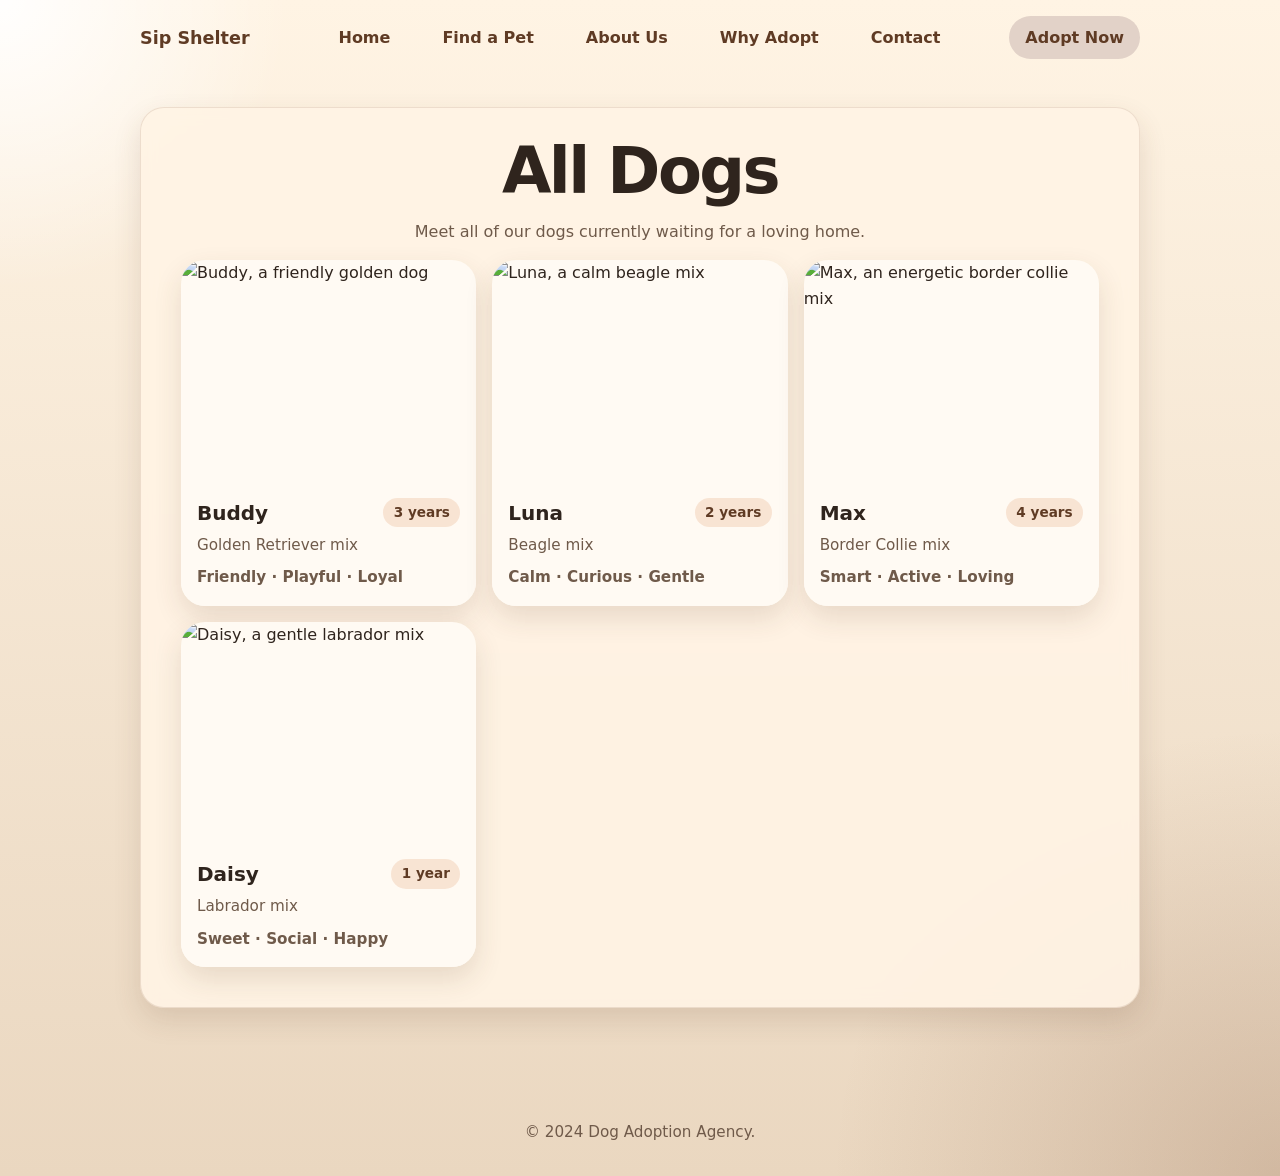
==== dogs.html @ ce72fd6d "First commit" ====
<!DOCTYPE html>
<html lang="en">
<head>
  <meta charset="UTF-8">
  <meta name="viewport" content="width=device-width, initial-scale=1.0">
  <title>All Dogs - Sip Shelter</title>
  <link rel="stylesheet" href="style.css">
</head>

<body class="dogs-page">
  <header>
    <nav class="navbar">
      <a href="index.html" class="logo">Sip Shelter</a>

      <ul class="navbar-links">
        <li><a href="index.html">Home</a></li>
        <li><a href="dogs.html">Find a Pet</a></li>
        <li><a href="index.html#about">About Us</a></li>
        <li><a href="index.html#why-adopt">Why Adopt</a></li>
        <li><a href="index.html#contact">Contact</a></li>
      </ul>

      <a href="index.html#contact" class="nav-button">Adopt Now</a>
    </nav>
  </header>

  <main>
    <section class="all-dogs-section">
      <div class="section-heading">
        <div>
          <h1>All Dogs</h1>
          <p>Meet all of our dogs currently waiting for a loving home.</p>
        </div>
      </div>

      <div class="dogs-grid">
        <figure class="dog-card">
          <img src="https://placedog.net/400/196?id=57" alt="Buddy, a friendly golden dog">

          <figcaption>
            <div class="dog-card-header">
              <h3>Buddy</h3>
              <span>3 years</span>
            </div>

            <p>Golden Retriever mix</p>
            <p class="dog-personality">Friendly · Playful · Loyal</p>
          </figcaption>
        </figure>

        <figure class="dog-card">
          <img src="https://placedog.net/400/194?id=73" alt="Luna, a calm beagle mix">

          <figcaption>
            <div class="dog-card-header">
              <h3>Luna</h3>
              <span>2 years</span>
            </div>

            <p>Beagle mix</p>
            <p class="dog-personality">Calm · Curious · Gentle</p>
          </figcaption>
        </figure>

        <figure class="dog-card">
          <img src="https://placedog.net/400/133?id=223" alt="Max, an energetic border collie mix">

          <figcaption>
            <div class="dog-card-header">
              <h3>Max</h3>
              <span>4 years</span>
            </div>

            <p>Border Collie mix</p>
            <p class="dog-personality">Smart · Active · Loving</p>
          </figcaption>
        </figure>

        <figure class="dog-card">
          <img src="https://placedog.net/400/278?id=218" alt="Daisy, a gentle labrador mix">

          <figcaption>
            <div class="dog-card-header">
              <h3>Daisy</h3>
              <span>1 year</span>
            </div>

            <p>Labrador mix</p>
            <p class="dog-personality">Sweet · Social · Happy</p>
          </figcaption>
        </figure>
      </div>
    </section>
  </main>

  <footer>
    <p>© 2024 Dog Adoption Agency.</p>
  </footer>
</body>
</html>
---- style.css ----
:root {
  --color-bg: #ead7c0;
  --color-surface: #fff4e4;
  --color-surface-light: #fffaf3;
  --color-text: #2f241d;
  --color-muted: #6f5a4a;
  --color-primary: #5f3b24;
  --color-primary-dark: #2f241d;
  --color-accent: #d98245;

  --shadow-card: 0 0.75rem 1.75rem rgb(91 57 35 / 0.14);
  --shadow-hover: 0 1.25rem 2.5rem rgb(91 57 35 / 0.22);

  --radius-lg: 1.5rem;
  --radius-md: 0.75rem;

  --container: 1000px;
}

/* Reset */

* {
  margin: 0;
  padding: 0;
  box-sizing: border-box;
}

html {
  scroll-behavior: smooth;
}

body {
  min-height: 100vh;
  background:
    radial-gradient(circle at top left, rgb(255 255 255 / 0.95), transparent 18rem),
    radial-gradient(circle at bottom right, rgb(111 63 36 / 0.2), transparent 28rem),
    linear-gradient(180deg, #fff4e4 0%, var(--color-bg) 100%);
  color: var(--color-text);
  font-family:
    Inter,
    system-ui,
    -apple-system,
    BlinkMacSystemFont,
    "Segoe UI",
    Roboto,
    Arial,
    sans-serif;
  line-height: 1.6;
}

img {
  max-width: 100%;
}

header,
main,
footer {
  width: min(100% - 2rem, var(--container));
  margin-inline: auto;
}

/* Navbar */

.navbar {
  display: flex;
  align-items: center;
  justify-content: space-between;
  gap: 1rem;
  padding-block: 1rem;
}

.logo {
  font-weight: 800;
  font-size: 1.1rem;
}

.navbar a {
  color: var(--color-primary);
  text-decoration: none;
}

.navbar-links {
  display: flex;
  align-items: center;
  gap: 2rem;
  list-style: none;
}

.navbar-links a {
  position: relative;
  padding-left: 1.25rem;
  font-weight: 600;
}

.navbar-links a::before {
  content: "🐾";
  position: absolute;
  left: 0;
  top: 50%;
  opacity: 0;
  transform: translate(-0.3rem, -50%);
  transition:
    opacity 160ms ease,
    transform 160ms ease;
}

.navbar-links a:hover::before {
  opacity: 1;
  transform: translate(0, -50%);
}

.nav-button {
  display: inline-flex;
  align-items: center;
  justify-content: center;
  padding: 0.55rem 1rem;
  border-radius: 999px;
  background: #e2d2c8;
  font-weight: 700;
  transition:
    background-color 160ms ease,
    color 160ms ease,
    box-shadow 160ms ease,
    transform 160ms ease;
}

.nav-button:hover {
  background-color: var(--color-primary-dark);
  color: #e2d2c8;
  box-shadow: 0 0.5rem 1.25rem 0.25rem rgb(47 36 29 / 0.3);
  transform: translateY(-2px);
}

/* Hero */

header {
  padding-bottom: clamp(3rem, 8vw, 6rem);
}

.hero {
  display: grid;
  grid-template-columns: 1fr 1fr;
  align-items: center;
  gap: clamp(2rem, 6vw, 5rem);
  padding-top: clamp(1rem, 7vw, 5rem);
}

.hero-content {
  max-width: 520px;
}

h1,
h2,
h3 {
  line-height: 1.1;
  color: var(--color-primary-dark);
}

h1 {
  max-width: 11ch;
  margin-bottom: 1rem;
  font-size: clamp(3rem, 7vw, 5.5rem);
  letter-spacing: -0.04em;
}

h2 {
  margin-bottom: 1rem;
  font-size: clamp(1.6rem, 3vw, 2.25rem);
  letter-spacing: -0.03em;
}

.hero p {
  max-width: 52ch;
  margin-bottom: 1.5rem;
  color: var(--color-muted);
  font-size: clamp(1rem, 2vw, 1.15rem);
}

.hero-button {
  display: inline-flex;
  align-items: center;
  justify-content: center;
  padding: 0.8rem 1.3rem;
  border-radius: 999px;
  background-color: var(--color-primary);
  color: white;
  font-weight: 700;
  text-decoration: none;
  box-shadow: 0 0.75rem 1.5rem rgb(63 37 23 / 0.22);
  transition:
    transform 160ms ease,
    box-shadow 160ms ease,
    background-color 160ms ease;
}

.hero-button:hover {
  background-color: var(--color-primary-dark);
  transform: translateY(-2px);
  box-shadow: 0 1rem 2rem rgb(63 37 23 / 0.28);
}

.hero-image-card {
  position: relative;
  overflow: hidden;
  border-radius: var(--radius-lg);
  background: var(--color-surface-light);
  box-shadow: var(--shadow-hover);
}

.hero-image-card img {
  display: block;
  width: 100%;
  aspect-ratio: 4 / 3;
  object-fit: cover;
  transition:
    transform 180ms ease,
    filter 180ms ease;
}

.hero-dog-info {
  position: absolute;
  left: 1rem;
  right: 1rem;
  bottom: 1rem;

  padding: 1rem;
  border-radius: 1rem;
  background: rgb(255 250 243 / 0.9);
  backdrop-filter: blur(8px);
  box-shadow: var(--shadow-card);

  opacity: 0;
  transform: translateY(1rem);
  transition:
    opacity 180ms ease,
    transform 180ms ease;
}

.hero-image-card:hover .hero-dog-info {
  opacity: 1;
  transform: translateY(0);
}

.hero-image-card:hover img {
  transform: scale(1.04);
  filter: brightness(0.88);
}

.hero-dog-header {
  display: flex;
  align-items: center;
  justify-content: space-between;
  gap: 0.75rem;
  margin-bottom: 0.35rem;
}

.hero-dog-header h3 {
  font-size: 1.25rem;
}

.hero-dog-header span {
  padding: 0.25rem 0.65rem;
  border-radius: 999px;
  background: rgb(217 130 69 / 0.18);
  color: var(--color-primary);
  font-size: 0.85rem;
  font-weight: 700;
  white-space: nowrap;
}

.hero-dog-info p {
  color: var(--color-muted);
  font-size: 0.95rem;
  margin: 0;
}

/* Sections */

main {
  padding-bottom: 3rem;
}

section {
  margin-bottom: 2rem;
  padding: 1.75rem clamp(1.25rem, 4vw, 2.5rem) 2.5rem;
  background: rgb(255 244 228 / 0.92);
  border: 1px solid rgb(111 63 36 / 0.12);
  border-radius: var(--radius-lg);
  box-shadow: var(--shadow-card);
  backdrop-filter: blur(8px);
}

.section-heading {
  display: flex;
  align-items: end;
  justify-content: space-between;
  gap: 1rem;
  margin-bottom: 1rem;
}

.view-all-button {
  color: var(--color-primary);
  font-weight: 700;
  text-decoration: none;
}

.view-all-button:hover {
  color: var(--color-primary-dark);
  text-decoration: underline;
}

.about-section,
.why-section {
  text-align: center;
}

.about-section p {
  max-width: 75ch;
  margin-inline: auto;
  color: var(--color-muted);
}

/* Why cards */

.why-list {
  display: grid;
  grid-template-columns: repeat(3, 1fr);
  gap: 1rem;
  list-style: none;
}

.why-list li {
  padding: 1rem;
  border-radius: var(--radius-md);
  background: var(--color-surface-light);
  box-shadow: var(--shadow-card);
  color: var(--color-muted);
}

.why-icon {
  display: grid;
  place-items: center;
  width: 2.4rem;
  height: 2.4rem;
  margin-inline: auto;
  margin-bottom: 0.75rem;
  border-radius: 50%;
  background: rgb(217 130 69 / 0.18);
  font-size: 1.2rem;
}

.why-list h3 {
  margin-bottom: 0.4rem;
  font-size: 1.05rem;
}

/* Dog carousel */

.dogs {
  overflow: visible;
}

.section-heading {
  margin-bottom: 1rem;
}

.section-heading p {
  max-width: 60ch;
  color: var(--color-muted);
}

.dog-carousel {
  display: flex;
  gap: 1rem;
  overflow-x: auto;
  scroll-snap-type: x mandatory;
  scroll-behavior: smooth;
  padding: 0.75rem 1rem 1.5rem;
  scrollbar-width: thin;
  touch-action: pan-y;
}

.dog-carousel.dragging {
  scroll-snap-type: none;
  scroll-behavior: auto;
}

.dog-card {
  flex: 0 0 82%;
  display: flex;
  flex-direction: column;
  scroll-snap-align: center;
  overflow: hidden;
  border-radius: var(--radius-lg);
  background: var(--color-surface-light);
  box-shadow: var(--shadow-card);
  cursor: grab;
  transition:
    transform 180ms ease,
    box-shadow 180ms ease;
}

.dog-carousel.dragging .dog-card {
  cursor: grabbing;
}

.dog-card:hover {
  transform: translateY(-4px);
  box-shadow: var(--shadow-hover);
}

.dog-card img {
  display: block;
  width: 100%;
  aspect-ratio: 4 / 3;
  object-fit: cover;
  user-select: none;
  pointer-events: none;
}

.dog-card figcaption {
  width: 100%;
  padding: 1rem;
  background: var(--color-surface-light);
}

.dog-card-header {
  display: flex;
  align-items: center;
  justify-content: space-between;
  gap: 0.75rem;
  flex-wrap: wrap;
  margin-bottom: 0.35rem;
}

.dog-card h3 {
  font-size: 1.25rem;
}

.dog-card-header span {
  padding: 0.25rem 0.65rem;
  border-radius: 999px;
  background: rgb(217 130 69 / 0.18);
  color: var(--color-primary);
  font-size: 0.85rem;
  font-weight: 700;
  white-space: nowrap;
}

.dog-card figcaption p {
  color: var(--color-muted);
  font-size: 0.95rem;
}

.dog-personality {
  margin-top: 0.5rem;
  font-weight: 650;
}

/* Contact form */

.contact-section h2 {
  text-align: center;
}

form {
  display: grid;
  gap: 1rem;
  max-width: 560px;
}

label {
  display: grid;
  gap: 0.4rem;
  color: var(--color-primary-dark);
  font-weight: 650;
}

input,
textarea {
  width: 100%;
  padding: 0.85rem 1rem;
  border: 1px solid rgb(47 36 29 / 0.28);
  border-radius: var(--radius-md);
  background: var(--color-surface-light);
  color: var(--color-text);
  font: inherit;
  outline: none;
  transition:
    border-color 160ms ease,
    box-shadow 160ms ease,
    background-color 160ms ease;
}

input:focus,
textarea:focus {
  border-color: var(--color-accent);
  box-shadow: 0 0 0 4px rgb(217 130 69 / 0.22);
  background: white;
}

textarea {
  min-height: 9rem;
  resize: vertical;
}

button {
  justify-self: start;
  display: inline-flex;
  align-items: center;
  justify-content: center;
  min-height: 3rem;
  padding: 0.85rem 1.4rem;
  border: none;
  border-radius: 999px;
  background: var(--color-primary);
  color: white;
  font: inherit;
  font-weight: 700;
  cursor: pointer;
  box-shadow: 0 0.75rem 1.5rem rgb(63 37 23 / 0.22);
  transition:
    transform 160ms ease,
    background-color 160ms ease,
    box-shadow 160ms ease;
}

button:hover {
  background-color: var(--color-primary-dark);
  transform: translateY(-2px);
  box-shadow: 0 1rem 2rem rgb(63 37 23 / 0.28);
}

.all-dogs-section {
  margin-top: 2rem;
}

.dogs-grid {
  display: grid;
  grid-template-columns: repeat(3, 1fr);
  gap: 1rem;
}

/* Footer */

footer {
  padding-block: 2rem;
  text-align: center;
  color: var(--color-muted);
  font-size: 0.95rem;
}

/* Responsive */

@media (min-width: 700px) {
  .dog-card {
    flex-basis: 45%;
  }
}

@media (min-width: 1000px) {
  .dog-card {
    flex-basis: 30%;
  }
}

@media (max-width: 800px) {
  .hero {
    grid-template-columns: 1fr;
    text-align: center;
  }

  .hero-content {
    margin-inline: auto;
  }

  .hero h1,
  .hero p {
    margin-inline: auto;
  }

  .hero-image-card {
    max-width: 520px;
    margin-inline: auto;
  }

  .why-list {
    grid-template-columns: 1fr 1fr;
  }
}

@media (max-width: 800px) {
  .navbar {
    flex-wrap: wrap;
    justify-content: center;
    row-gap: 0.9rem;
  }

  .logo {
    margin-right: auto;
  }

  .nav-button {
    margin-left: auto;
  }

  .navbar-links {
    order: 3;
    width: 100%;
    justify-content: center;
    flex-wrap: wrap;
    gap: 0.75rem 1.25rem;
  }
}

@media (max-width: 480px) {
  .navbar {
    flex-direction: column;
    align-items: center;
    gap: 0.85rem;
  }

  .logo,
  .nav-button {
    margin: 0;
  }

  .navbar-links {
    width: 100%;
    justify-content: center;
    gap: 0.6rem 1rem;
  }

  .navbar-links a {
    padding-left: 0rem;
    font-size: 0.95rem;
  }

  .nav-button {
    padding: 0.5rem 0.9rem;
  }
}

@media (max-width: 500px) {
  header,
  main,
  footer {
    width: min(100% - 1.25rem, var(--container));
  }

  section {
    border-radius: 1.15rem;
  }

  .why-list {
    grid-template-columns: 1fr;
  }

  .dog-carousel {
    gap: 0.75rem;
    padding-inline: 0.75rem;
  }

  .dog-card {
    flex-basis: 88%;
  }
}

@media (max-width: 600px) {
  .section-heading {
    flex-direction: column;
    align-items: flex-start;
  }
}

.all-dogs-section {
  margin-top: 2rem;
}

.all-dogs-section .section-heading {
  display: block;
  text-align: center;
}

.all-dogs-section .section-heading p {
  max-width: 60ch;
  margin-inline: auto;
  color: var(--color-muted);
}

.dogs-grid {
  display: grid;
  grid-template-columns: repeat(3, 1fr);
  gap: 1rem;
}

.dogs-grid .dog-card {
  flex: initial;
  cursor: default;
}

@media (max-width: 800px) {
  .dogs-grid {
    grid-template-columns: repeat(2, 1fr);
  }
}

@media (max-width: 500px) {
  .dogs-grid {
    grid-template-columns: 1fr;
  }
}

.dogs-page header {
  padding-bottom: 1rem;
}

.dogs-page main {
  padding-top: 1rem;
}

.dogs-page .all-dogs-section {
  margin-top: 0;
}

.dogs-page h1 {
  max-width: none;
  margin-bottom: 0.75rem;
  font-size: clamp(2.25rem, 6vw, 4rem);
  text-align: center;
}
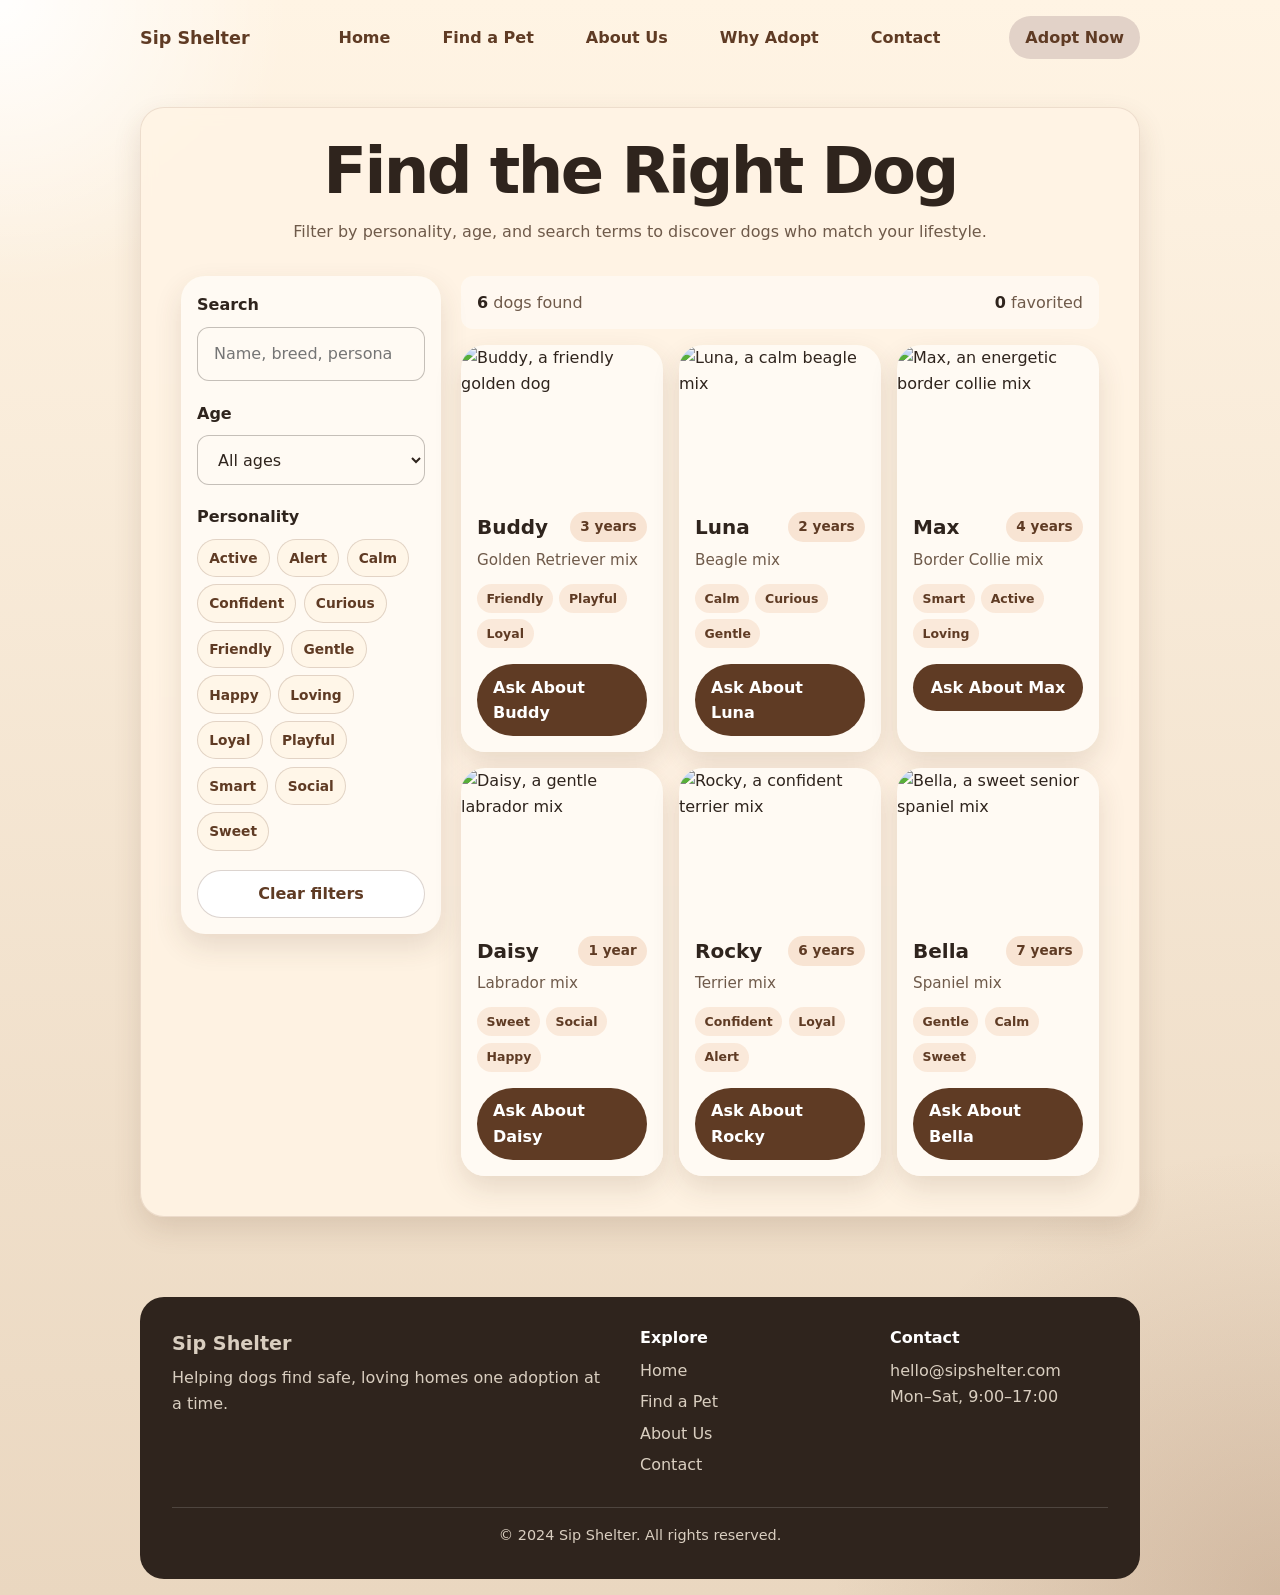
==== commit 7d786612: "overall refinement" ====
--- a/dogs.html
+++ b/dogs.html
@@ -3,14 +3,15 @@
 <head>
   <meta charset="UTF-8">
   <meta name="viewport" content="width=device-width, initial-scale=1.0">
-  <title>All Dogs - Sip Shelter</title>
+  <title>All Dogs | Sip Shelter</title>
   <link rel="stylesheet" href="style.css">
 </head>
 
 <body class="dogs-page">
-  <header>
-    <nav class="navbar">
+  <header class="site-header small-header">
+    <nav class="navbar" aria-label="Main navigation">
       <a href="index.html" class="logo">Sip Shelter</a>
+      <button class="menu-button" type="button" aria-label="Open menu" aria-expanded="false">☰</button>
 
       <ul class="navbar-links">
         <li><a href="index.html">Home</a></li>
@@ -26,75 +27,79 @@
 
   <main>
     <section class="all-dogs-section">
-      <div class="section-heading">
-        <div>
-          <h1>All Dogs</h1>
-          <p>Meet all of our dogs currently waiting for a loving home.</p>
-        </div>
+      <div class="database-heading">
+        <h1>Find the Right Dog</h1>
+        <p>
+          Filter by personality, age, and search terms to discover dogs who match your lifestyle.
+        </p>
       </div>
 
-      <div class="dogs-grid">
-        <figure class="dog-card">
-          <img src="https://placedog.net/400/196?id=57" alt="Buddy, a friendly golden dog">
+      <div class="database-layout">
+        <aside class="filter-panel" aria-label="Dog filters">
+          <div class="filter-block">
+            <label for="dog-search">Search</label>
+            <input id="dog-search" type="search" placeholder="Name, breed, personality..." data-dog-search>
+          </div>
 
-          <figcaption>
-            <div class="dog-card-header">
-              <h3>Buddy</h3>
-              <span>3 years</span>
-            </div>
+          <div class="filter-block">
+            <label for="age-filter">Age</label>
+            <select id="age-filter" data-age-filter>
+              <option value="all">All ages</option>
+              <option value="young">Young, 0–2 years</option>
+              <option value="adult">Adult, 3–6 years</option>
+              <option value="senior">Senior, 7+ years</option>
+            </select>
+          </div>
 
-            <p>Golden Retriever mix</p>
-            <p class="dog-personality">Friendly · Playful · Loyal</p>
-          </figcaption>
-        </figure>
+          <div class="filter-block">
+            <div class="filter-label">Personality</div>
+            <div class="chip-list" data-personality-filters></div>
+          </div>
 
-        <figure class="dog-card">
-          <img src="https://placedog.net/400/194?id=73" alt="Luna, a calm beagle mix">
+          <button type="button" class="clear-button" data-clear-filters>Clear filters</button>
+        </aside>
 
-          <figcaption>
-            <div class="dog-card-header">
-              <h3>Luna</h3>
-              <span>2 years</span>
-            </div>
+        <div class="database-results">
+          <div class="results-bar">
+            <p><strong data-results-count>0</strong> dogs found</p>
+            <p><strong data-favorites-count>0</strong> favorited</p>
+          </div>
 
-            <p>Beagle mix</p>
-            <p class="dog-personality">Calm · Curious · Gentle</p>
-          </figcaption>
-        </figure>
+          <div class="dogs-grid" data-dogs-grid></div>
 
-        <figure class="dog-card">
-          <img src="https://placedog.net/400/133?id=223" alt="Max, an energetic border collie mix">
-
-          <figcaption>
-            <div class="dog-card-header">
-              <h3>Max</h3>
-              <span>4 years</span>
-            </div>
-
-            <p>Border Collie mix</p>
-            <p class="dog-personality">Smart · Active · Loving</p>
-          </figcaption>
-        </figure>
-
-        <figure class="dog-card">
-          <img src="https://placedog.net/400/278?id=218" alt="Daisy, a gentle labrador mix">
-
-          <figcaption>
-            <div class="dog-card-header">
-              <h3>Daisy</h3>
-              <span>1 year</span>
-            </div>
-
-            <p>Labrador mix</p>
-            <p class="dog-personality">Sweet · Social · Happy</p>
-          </figcaption>
-        </figure>
+          <p class="empty-state" data-empty-state hidden>
+            No dogs match your filters yet. Try removing one personality or clearing the search.
+          </p>
+        </div>
       </div>
     </section>
   </main>
 
-  <footer>
-    <p>© 2024 Dog Adoption Agency.</p>
+  <footer class="site-footer">
+    <div class="footer-grid">
+      <div>
+        <a href="index.html" class="footer-logo">Sip Shelter</a>
+        <p>Helping dogs find safe, loving homes one adoption at a time.</p>
+      </div>
+
+      <div>
+        <h3>Explore</h3>
+        <a href="index.html">Home</a>
+        <a href="dogs.html">Find a Pet</a>
+        <a href="index.html#about">About Us</a>
+        <a href="index.html#contact">Contact</a>
+      </div>
+
+      <div>
+        <h3>Contact</h3>
+        <p>hello@sipshelter.com</p>
+        <p>Mon–Sat, 9:00–17:00</p>
+      </div>
+    </div>
+
+    <p class="footer-bottom">© 2024 Sip Shelter. All rights reserved.</p>
   </footer>
+
+  <script src="script.js"></script>
 </body>
-</html>+</html>
--- a/style.css
+++ b/style.css
@@ -7,6 +7,7 @@
   --color-primary: #5f3b24;
   --color-primary-dark: #2f241d;
   --color-accent: #d98245;
+  --color-success: #4f7c45;
 
   --shadow-card: 0 0.75rem 1.75rem rgb(91 57 35 / 0.14);
   --shadow-hover: 0 1.25rem 2.5rem rgb(91 57 35 / 0.22);
@@ -49,12 +50,33 @@
 }
 
 img {
+  display: block;
   max-width: 100%;
 }
 
-header,
+a {
+  color: inherit;
+}
+
+button,
+input,
+textarea,
+select {
+  font: inherit;
+}
+
+a:focus-visible,
+button:focus-visible,
+input:focus-visible,
+textarea:focus-visible,
+select:focus-visible {
+  outline: 3px solid var(--color-accent);
+  outline-offset: 3px;
+}
+
+.site-header,
 main,
-footer {
+.site-footer {
   width: min(100% - 2rem, var(--container));
   margin-inline: auto;
 }
@@ -69,13 +91,11 @@
   padding-block: 1rem;
 }
 
-.logo {
+.logo,
+.footer-logo {
+  color: var(--color-primary);
   font-weight: 800;
   font-size: 1.1rem;
-}
-
-.navbar a {
-  color: var(--color-primary);
   text-decoration: none;
 }
 
@@ -89,7 +109,9 @@
 .navbar-links a {
   position: relative;
   padding-left: 1.25rem;
-  font-weight: 600;
+  color: var(--color-primary);
+  font-weight: 650;
+  text-decoration: none;
 }
 
 .navbar-links a::before {
@@ -109,19 +131,29 @@
   transform: translate(0, -50%);
 }
 
-.nav-button {
+.nav-button,
+.hero-button,
+.card-button,
+.clear-button {
   display: inline-flex;
   align-items: center;
   justify-content: center;
-  padding: 0.55rem 1rem;
   border-radius: 999px;
-  background: #e2d2c8;
-  font-weight: 700;
+  font-weight: 750;
+  text-decoration: none;
+  cursor: pointer;
   transition:
+    transform 160ms ease,
     background-color 160ms ease,
     color 160ms ease,
     box-shadow 160ms ease,
-    transform 160ms ease;
+    border-color 160ms ease;
+}
+
+.nav-button {
+  padding: 0.55rem 1rem;
+  background: #e2d2c8;
+  color: var(--color-primary);
 }
 
 .nav-button:hover {
@@ -131,10 +163,25 @@
   transform: translateY(-2px);
 }
 
+.menu-button {
+  display: none;
+  border: 0;
+  border-radius: 0.7rem;
+  padding: 0.45rem 0.7rem;
+  background: var(--color-surface-light);
+  color: var(--color-primary-dark);
+  box-shadow: var(--shadow-card);
+  cursor: pointer;
+}
+
 /* Hero */
 
-header {
+.site-header {
   padding-bottom: clamp(3rem, 8vw, 6rem);
+}
+
+.small-header {
+  padding-bottom: 1rem;
 }
 
 .hero {
@@ -147,6 +194,15 @@
 
 .hero-content {
   max-width: 520px;
+}
+
+.eyebrow {
+  margin-bottom: 0.65rem;
+  color: var(--color-accent);
+  font-size: 0.82rem;
+  font-weight: 900;
+  letter-spacing: 0.12em;
+  text-transform: uppercase;
 }
 
 h1,
@@ -176,21 +232,17 @@
   font-size: clamp(1rem, 2vw, 1.15rem);
 }
 
+.hero-actions {
+  display: flex;
+  flex-wrap: wrap;
+  gap: 0.75rem;
+}
+
 .hero-button {
-  display: inline-flex;
-  align-items: center;
-  justify-content: center;
   padding: 0.8rem 1.3rem;
-  border-radius: 999px;
   background-color: var(--color-primary);
   color: white;
-  font-weight: 700;
-  text-decoration: none;
   box-shadow: 0 0.75rem 1.5rem rgb(63 37 23 / 0.22);
-  transition:
-    transform 160ms ease,
-    box-shadow 160ms ease,
-    background-color 160ms ease;
 }
 
 .hero-button:hover {
@@ -208,13 +260,63 @@
 }
 
 .hero-image-card img {
-  display: block;
   width: 100%;
   aspect-ratio: 4 / 3;
   object-fit: cover;
   transition:
+    opacity 280ms ease,
     transform 180ms ease,
     filter 180ms ease;
+}
+
+.hero-image-card:hover img {
+  transform: scale(1.04);
+  filter: brightness(0.88);
+}
+
+.hero-slideshow {
+  isolation: isolate;
+}
+
+.hero-slideshow.is-changing img {
+  opacity: 0.3;
+}
+
+.hero-slide-controls {
+  position: absolute;
+  top: 1rem;
+  right: 1rem;
+  z-index: 3;
+  display: flex;
+  gap: 0.45rem;
+}
+
+.hero-slide-button {
+  display: grid;
+  place-items: center;
+  width: 2.25rem;
+  height: 2.25rem;
+  border: 1px solid rgb(255 255 255 / 0.55);
+  border-radius: 999px;
+  background: rgb(255 250 243 / 0.22);
+  color: white;
+  font-size: 1rem;
+  font-weight: 900;
+  line-height: 1;
+  cursor: pointer;
+  backdrop-filter: blur(8px);
+  transition:
+    background-color 160ms ease,
+    color 160ms ease,
+    transform 160ms ease,
+    border-color 160ms ease;
+}
+
+.hero-slide-button:hover {
+  background: rgb(255 250 243 / 0.9);
+  color: var(--color-primary-dark);
+  border-color: rgb(255 250 243 / 0.9);
+  transform: translateY(-2px);
 }
 
 .hero-dog-info {
@@ -222,13 +324,11 @@
   left: 1rem;
   right: 1rem;
   bottom: 1rem;
-
   padding: 1rem;
   border-radius: 1rem;
   background: rgb(255 250 243 / 0.9);
   backdrop-filter: blur(8px);
   box-shadow: var(--shadow-card);
-
   opacity: 0;
   transform: translateY(1rem);
   transition:
@@ -241,37 +341,31 @@
   transform: translateY(0);
 }
 
-.hero-image-card:hover img {
-  transform: scale(1.04);
-  filter: brightness(0.88);
-}
-
-.hero-dog-header {
+.hero-dog-header,
+.dog-card-header {
   display: flex;
   align-items: center;
   justify-content: space-between;
   gap: 0.75rem;
+  flex-wrap: wrap;
   margin-bottom: 0.35rem;
 }
 
-.hero-dog-header h3 {
-  font-size: 1.25rem;
-}
-
-.hero-dog-header span {
+.hero-dog-header span,
+.dog-card-header span {
   padding: 0.25rem 0.65rem;
   border-radius: 999px;
   background: rgb(217 130 69 / 0.18);
   color: var(--color-primary);
   font-size: 0.85rem;
-  font-weight: 700;
+  font-weight: 750;
   white-space: nowrap;
 }
 
 .hero-dog-info p {
+  margin: 0;
   color: var(--color-muted);
   font-size: 0.95rem;
-  margin: 0;
 }
 
 /* Sections */
@@ -283,9 +377,9 @@
 section {
   margin-bottom: 2rem;
   padding: 1.75rem clamp(1.25rem, 4vw, 2.5rem) 2.5rem;
-  background: rgb(255 244 228 / 0.92);
   border: 1px solid rgb(111 63 36 / 0.12);
   border-radius: var(--radius-lg);
+  background: rgb(255 244 228 / 0.92);
   box-shadow: var(--shadow-card);
   backdrop-filter: blur(8px);
 }
@@ -298,9 +392,15 @@
   margin-bottom: 1rem;
 }
 
+.section-heading p,
+.about-section p {
+  max-width: 60ch;
+  color: var(--color-muted);
+}
+
 .view-all-button {
   color: var(--color-primary);
-  font-weight: 700;
+  font-weight: 800;
   text-decoration: none;
 }
 
@@ -309,64 +409,35 @@
   text-decoration: underline;
 }
 
-.about-section,
-.why-section {
+/* Stats */
+
+.stats-section {
+  display: grid;
+  grid-template-columns: repeat(4, 1fr);
+  gap: 0.75rem;
+  padding: 1.25rem;
+  background: var(--color-primary-dark);
+  color: white;
   text-align: center;
 }
 
-.about-section p {
-  max-width: 75ch;
-  margin-inline: auto;
-  color: var(--color-muted);
-}
-
-/* Why cards */
-
-.why-list {
-  display: grid;
-  grid-template-columns: repeat(3, 1fr);
-  gap: 1rem;
-  list-style: none;
-}
-
-.why-list li {
-  padding: 1rem;
-  border-radius: var(--radius-md);
-  background: var(--color-surface-light);
-  box-shadow: var(--shadow-card);
-  color: var(--color-muted);
-}
-
-.why-icon {
-  display: grid;
-  place-items: center;
-  width: 2.4rem;
-  height: 2.4rem;
-  margin-inline: auto;
-  margin-bottom: 0.75rem;
-  border-radius: 50%;
-  background: rgb(217 130 69 / 0.18);
-  font-size: 1.2rem;
-}
-
-.why-list h3 {
-  margin-bottom: 0.4rem;
-  font-size: 1.05rem;
-}
-
-/* Dog carousel */
-
-.dogs {
+.stats-section strong {
+  display: block;
+  font-size: clamp(1.7rem, 4vw, 2.4rem);
+  line-height: 1;
+}
+
+.stats-section span {
+  display: block;
+  margin-top: 0.35rem;
+  color: rgb(255 244 228 / 0.82);
+  font-size: 0.95rem;
+}
+
+/* Dog cards */
+
+.dogs-section {
   overflow: visible;
-}
-
-.section-heading {
-  margin-bottom: 1rem;
-}
-
-.section-heading p {
-  max-width: 60ch;
-  color: var(--color-muted);
 }
 
 .dog-carousel {
@@ -386,11 +457,12 @@
 }
 
 .dog-card {
+  position: relative;
   flex: 0 0 82%;
   display: flex;
   flex-direction: column;
+  overflow: hidden;
   scroll-snap-align: center;
-  overflow: hidden;
   border-radius: var(--radius-lg);
   background: var(--color-surface-light);
   box-shadow: var(--shadow-card);
@@ -400,8 +472,9 @@
     box-shadow 180ms ease;
 }
 
-.dog-carousel.dragging .dog-card {
-  cursor: grabbing;
+.dogs-grid .dog-card {
+  flex: initial;
+  cursor: default;
 }
 
 .dog-card:hover {
@@ -409,8 +482,15 @@
   box-shadow: var(--shadow-hover);
 }
 
+.dog-carousel.dragging .dog-card {
+  cursor: grabbing;
+}
+
+.dog-image-wrap {
+  position: relative;
+}
+
 .dog-card img {
-  display: block;
   width: 100%;
   aspect-ratio: 4 / 3;
   object-fit: cover;
@@ -418,33 +498,71 @@
   pointer-events: none;
 }
 
+.dog-badge,
+.favorite-button {
+  opacity: 0;
+  pointer-events: none;
+}
+
+.dog-image-wrap:hover .dog-badge,
+.dog-image-wrap:hover .favorite-button,
+.dog-image-wrap:focus-within .dog-badge,
+.dog-image-wrap:focus-within .favorite-button {
+  opacity: 1;
+  pointer-events: auto;
+}
+
+.dog-badge {
+  position: absolute;
+  top: 0.85rem;
+  left: 0.85rem;
+  padding: 0.35rem 0.7rem;
+  border-radius: 999px;
+  background: rgb(255 250 243 / 0.92);
+  color: var(--color-success);
+  font-size: 0.8rem;
+  font-weight: 900;
+  box-shadow: var(--shadow-card);
+  transition: opacity 160ms ease;
+}
+
+.favorite-button {
+  position: absolute;
+  top: 0.75rem;
+  right: 0.75rem;
+  display: grid;
+  place-items: center;
+  width: 2.5rem;
+  height: 2.5rem;
+  border: 0;
+  border-radius: 50%;
+  background: rgb(255 250 243 / 0.92);
+  color: var(--color-primary);
+  font-size: 1.1rem;
+  box-shadow: var(--shadow-card);
+  cursor: pointer;
+  transition:
+    opacity 160ms ease,
+    background-color 160ms ease,
+    color 160ms ease,
+    transform 160ms ease;
+}
+
+.favorite-button:hover,
+.favorite-button.is-favorite {
+  background: var(--color-accent);
+  color: white;
+  transform: scale(1.05);
+}
+
 .dog-card figcaption {
   width: 100%;
   padding: 1rem;
   background: var(--color-surface-light);
 }
 
-.dog-card-header {
-  display: flex;
-  align-items: center;
-  justify-content: space-between;
-  gap: 0.75rem;
-  flex-wrap: wrap;
-  margin-bottom: 0.35rem;
-}
-
 .dog-card h3 {
   font-size: 1.25rem;
-}
-
-.dog-card-header span {
-  padding: 0.25rem 0.65rem;
-  border-radius: 999px;
-  background: rgb(217 130 69 / 0.18);
-  color: var(--color-primary);
-  font-size: 0.85rem;
-  font-weight: 700;
-  white-space: nowrap;
 }
 
 .dog-card figcaption p {
@@ -453,8 +571,97 @@
 }
 
 .dog-personality {
-  margin-top: 0.5rem;
-  font-weight: 650;
+  display: flex;
+  flex-wrap: wrap;
+  gap: 0.4rem;
+  margin-top: 0.75rem;
+}
+
+.personality-pill {
+  padding: 0.28rem 0.6rem;
+  border-radius: 999px;
+  background: rgb(217 130 69 / 0.14);
+  color: var(--color-primary);
+  font-size: 0.78rem;
+  font-weight: 800;
+}
+
+.card-button {
+  width: 100%;
+  margin-top: 1rem;
+  padding: 0.65rem 1rem;
+  background: var(--color-primary);
+  color: white;
+}
+
+.card-button:hover {
+  background: var(--color-primary-dark);
+  transform: translateY(-2px);
+  box-shadow: 0 0.75rem 1.5rem rgb(63 37 23 / 0.22);
+}
+
+/* Why and process */
+
+.about-section,
+.why-section {
+  text-align: center;
+}
+
+.about-section p {
+  max-width: 75ch;
+  margin-inline: auto;
+}
+
+.why-list,
+.process-list {
+  display: grid;
+  gap: 1rem;
+  list-style: none;
+}
+
+.why-list {
+  grid-template-columns: repeat(3, 1fr);
+}
+
+.process-list {
+  grid-template-columns: repeat(4, 1fr);
+}
+
+.why-list li,
+.process-list li {
+  padding: 1rem;
+  border-radius: var(--radius-md);
+  background: var(--color-surface-light);
+  box-shadow: var(--shadow-card);
+  color: var(--color-muted);
+}
+
+.why-icon,
+.process-list span {
+  display: grid;
+  place-items: center;
+  width: 2.4rem;
+  height: 2.4rem;
+  margin-bottom: 0.75rem;
+  border-radius: 50%;
+  background: rgb(217 130 69 / 0.18);
+  font-size: 1.2rem;
+}
+
+.why-icon {
+  margin-inline: auto;
+}
+
+.process-list span {
+  background: var(--color-primary);
+  color: white;
+  font-weight: 900;
+}
+
+.why-list h3,
+.process-list h3 {
+  margin-bottom: 0.4rem;
+  font-size: 1.05rem;
 }
 
 /* Contact form */
@@ -467,24 +674,26 @@
   display: grid;
   gap: 1rem;
   max-width: 560px;
-}
-
-label {
+  margin-inline: auto;
+}
+
+label,
+.filter-label {
   display: grid;
   gap: 0.4rem;
   color: var(--color-primary-dark);
-  font-weight: 650;
+  font-weight: 750;
 }
 
 input,
-textarea {
+textarea,
+select {
   width: 100%;
   padding: 0.85rem 1rem;
   border: 1px solid rgb(47 36 29 / 0.28);
   border-radius: var(--radius-md);
   background: var(--color-surface-light);
   color: var(--color-text);
-  font: inherit;
   outline: none;
   transition:
     border-color 160ms ease,
@@ -493,7 +702,8 @@
 }
 
 input:focus,
-textarea:focus {
+textarea:focus,
+select:focus {
   border-color: var(--color-accent);
   box-shadow: 0 0 0 4px rgb(217 130 69 / 0.22);
   background: white;
@@ -504,19 +714,15 @@
   resize: vertical;
 }
 
-button {
+button[type="submit"] {
   justify-self: start;
-  display: inline-flex;
-  align-items: center;
-  justify-content: center;
   min-height: 3rem;
   padding: 0.85rem 1.4rem;
   border: none;
   border-radius: 999px;
   background: var(--color-primary);
   color: white;
-  font: inherit;
-  font-weight: 700;
+  font-weight: 750;
   cursor: pointer;
   box-shadow: 0 0.75rem 1.5rem rgb(63 37 23 / 0.22);
   transition:
@@ -525,14 +731,111 @@
     box-shadow 160ms ease;
 }
 
-button:hover {
+button[type="submit"]:hover {
   background-color: var(--color-primary-dark);
   transform: translateY(-2px);
   box-shadow: 0 1rem 2rem rgb(63 37 23 / 0.28);
 }
 
+/* All dogs page */
+
+.dogs-page main {
+  padding-top: 1rem;
+}
+
 .all-dogs-section {
-  margin-top: 2rem;
+  margin-top: 0;
+}
+
+.database-heading {
+  max-width: 720px;
+  margin-inline: auto;
+  margin-bottom: 2rem;
+  text-align: center;
+}
+
+.database-heading h1 {
+  max-width: none;
+  margin-bottom: 0.75rem;
+  font-size: clamp(2.25rem, 6vw, 4rem);
+}
+
+.database-heading p {
+  color: var(--color-muted);
+}
+
+.database-layout {
+  display: grid;
+  grid-template-columns: 260px 1fr;
+  gap: 1.25rem;
+  align-items: start;
+}
+
+.filter-panel {
+  position: sticky;
+  top: 1rem;
+  display: grid;
+  gap: 1.2rem;
+  padding: 1rem;
+  border-radius: var(--radius-lg);
+  background: var(--color-surface-light);
+  box-shadow: var(--shadow-card);
+}
+
+.filter-block {
+  display: grid;
+  gap: 0.55rem;
+}
+
+.chip-list {
+  display: flex;
+  flex-wrap: wrap;
+  gap: 0.45rem;
+}
+
+.filter-chip {
+  padding: 0.45rem 0.7rem;
+  border: 1px solid rgb(95 59 36 / 0.18);
+  border-radius: 999px;
+  background: rgb(255 244 228 / 0.72);
+  color: var(--color-primary);
+  font-size: 0.86rem;
+  font-weight: 800;
+  cursor: pointer;
+}
+
+.filter-chip:hover,
+.filter-chip.is-active {
+  border-color: var(--color-primary);
+  background: var(--color-primary);
+  color: white;
+}
+
+.clear-button {
+  border: 1px solid rgb(95 59 36 / 0.22);
+  padding: 0.65rem 1rem;
+  background: white;
+  color: var(--color-primary);
+}
+
+.clear-button:hover {
+  border-color: var(--color-primary);
+  transform: translateY(-2px);
+}
+
+.results-bar {
+  display: flex;
+  justify-content: space-between;
+  gap: 1rem;
+  margin-bottom: 1rem;
+  padding: 0.85rem 1rem;
+  border-radius: var(--radius-md);
+  background: rgb(255 250 243 / 0.75);
+  color: var(--color-muted);
+}
+
+.results-bar strong {
+  color: var(--color-primary-dark);
 }
 
 .dogs-grid {
@@ -541,13 +844,62 @@
   gap: 1rem;
 }
 
+.empty-state {
+  padding: 2rem;
+  border-radius: var(--radius-lg);
+  background: var(--color-surface-light);
+  color: var(--color-muted);
+  text-align: center;
+}
+
 /* Footer */
 
-footer {
-  padding-block: 2rem;
+.site-footer {
+  padding: 2rem;
+  margin-bottom: 1rem;
+  border-radius: var(--radius-lg);
+  background: var(--color-primary-dark);
+  color: rgb(255 244 228 / 0.82);
+  text-align: left;
+}
+
+.footer-grid {
+  display: grid;
+  grid-template-columns: 2fr 1fr 1fr;
+  gap: 2rem;
+}
+
+.footer-logo {
+  display: inline-block;
+  margin-bottom: 0.75rem;
+  color: white;
+  font-size: 1.2rem;
+}
+
+.site-footer h3 {
+  margin-bottom: 0.75rem;
+  color: white;
+  font-size: 1rem;
+}
+
+.site-footer a {
+  display: block;
+  margin-bottom: 0.35rem;
+  color: rgb(255 244 228 / 0.82);
+  text-decoration: none;
+}
+
+.site-footer a:hover {
+  color: white;
+  text-decoration: underline;
+}
+
+.footer-bottom {
+  margin-top: 1.5rem;
+  padding-top: 1rem;
+  border-top: 1px solid rgb(255 255 255 / 0.15);
   text-align: center;
-  color: var(--color-muted);
-  font-size: 0.95rem;
+  font-size: 0.9rem;
 }
 
 /* Responsive */
@@ -561,6 +913,24 @@
 @media (min-width: 1000px) {
   .dog-card {
     flex-basis: 30%;
+  }
+}
+
+@media (max-width: 900px) {
+  .database-layout {
+    grid-template-columns: 1fr;
+  }
+
+  .filter-panel {
+    position: static;
+  }
+
+  .dogs-grid {
+    grid-template-columns: repeat(2, 1fr);
+  }
+
+  .process-list {
+    grid-template-columns: repeat(2, 1fr);
   }
 }
 
@@ -570,13 +940,12 @@
     text-align: center;
   }
 
-  .hero-content {
+  .hero-content,
+  .hero h1,
+  .hero p,
+  .hero-actions {
     margin-inline: auto;
-  }
-
-  .hero h1,
-  .hero p {
-    margin-inline: auto;
+    justify-content: center;
   }
 
   .hero-image-card {
@@ -585,66 +954,62 @@
   }
 
   .why-list {
-    grid-template-columns: 1fr 1fr;
-  }
-}
-
-@media (max-width: 800px) {
+    grid-template-columns: repeat(2, 1fr);
+  }
+
+  .menu-button {
+    display: inline-grid;
+  }
+
   .navbar {
     flex-wrap: wrap;
-    justify-content: center;
-    row-gap: 0.9rem;
-  }
-
-  .logo {
-    margin-right: auto;
+  }
+
+  .navbar-links {
+    display: none;
+    order: 3;
+    width: 100%;
+    flex-direction: column;
+    align-items: stretch;
+    gap: 0.4rem;
+    padding: 0.75rem;
+    border-radius: var(--radius-md);
+    background: rgb(255 250 243 / 0.9);
+    box-shadow: var(--shadow-card);
+  }
+
+  .navbar-links.is-open {
+    display: flex;
+  }
+
+  .navbar-links a {
+    display: block;
+    padding: 0.5rem 0.75rem;
+  }
+
+  .navbar-links a::before {
+    display: none;
   }
 
   .nav-button {
     margin-left: auto;
   }
-
-  .navbar-links {
-    order: 3;
-    width: 100%;
-    justify-content: center;
-    flex-wrap: wrap;
-    gap: 0.75rem 1.25rem;
-  }
-}
-
-@media (max-width: 480px) {
-  .navbar {
-    flex-direction: column;
-    align-items: center;
-    gap: 0.85rem;
-  }
-
-  .logo,
-  .nav-button {
-    margin: 0;
-  }
-
-  .navbar-links {
-    width: 100%;
-    justify-content: center;
-    gap: 0.6rem 1rem;
-  }
-
-  .navbar-links a {
-    padding-left: 0rem;
-    font-size: 0.95rem;
-  }
-
-  .nav-button {
-    padding: 0.5rem 0.9rem;
-  }
-}
-
-@media (max-width: 500px) {
-  header,
+}
+
+@media (max-width: 700px) {
+  .stats-section {
+    grid-template-columns: repeat(2, 1fr);
+  }
+
+  .footer-grid {
+    grid-template-columns: 1fr;
+  }
+}
+
+@media (max-width: 600px) {
+  .site-header,
   main,
-  footer {
+  .site-footer {
     width: min(100% - 1.25rem, var(--container));
   }
 
@@ -652,7 +1017,14 @@
     border-radius: 1.15rem;
   }
 
-  .why-list {
+  .section-heading {
+    flex-direction: column;
+    align-items: flex-start;
+  }
+
+  .why-list,
+  .process-list,
+  .dogs-grid {
     grid-template-columns: 1fr;
   }
 
@@ -664,68 +1036,8 @@
   .dog-card {
     flex-basis: 88%;
   }
-}
-
-@media (max-width: 600px) {
-  .section-heading {
+
+  .results-bar {
     flex-direction: column;
-    align-items: flex-start;
-  }
-}
-
-.all-dogs-section {
-  margin-top: 2rem;
-}
-
-.all-dogs-section .section-heading {
-  display: block;
-  text-align: center;
-}
-
-.all-dogs-section .section-heading p {
-  max-width: 60ch;
-  margin-inline: auto;
-  color: var(--color-muted);
-}
-
-.dogs-grid {
-  display: grid;
-  grid-template-columns: repeat(3, 1fr);
-  gap: 1rem;
-}
-
-.dogs-grid .dog-card {
-  flex: initial;
-  cursor: default;
-}
-
-@media (max-width: 800px) {
-  .dogs-grid {
-    grid-template-columns: repeat(2, 1fr);
-  }
-}
-
-@media (max-width: 500px) {
-  .dogs-grid {
-    grid-template-columns: 1fr;
-  }
-}
-
-.dogs-page header {
-  padding-bottom: 1rem;
-}
-
-.dogs-page main {
-  padding-top: 1rem;
-}
-
-.dogs-page .all-dogs-section {
-  margin-top: 0;
-}
-
-.dogs-page h1 {
-  max-width: none;
-  margin-bottom: 0.75rem;
-  font-size: clamp(2.25rem, 6vw, 4rem);
-  text-align: center;
-}+  }
+}
